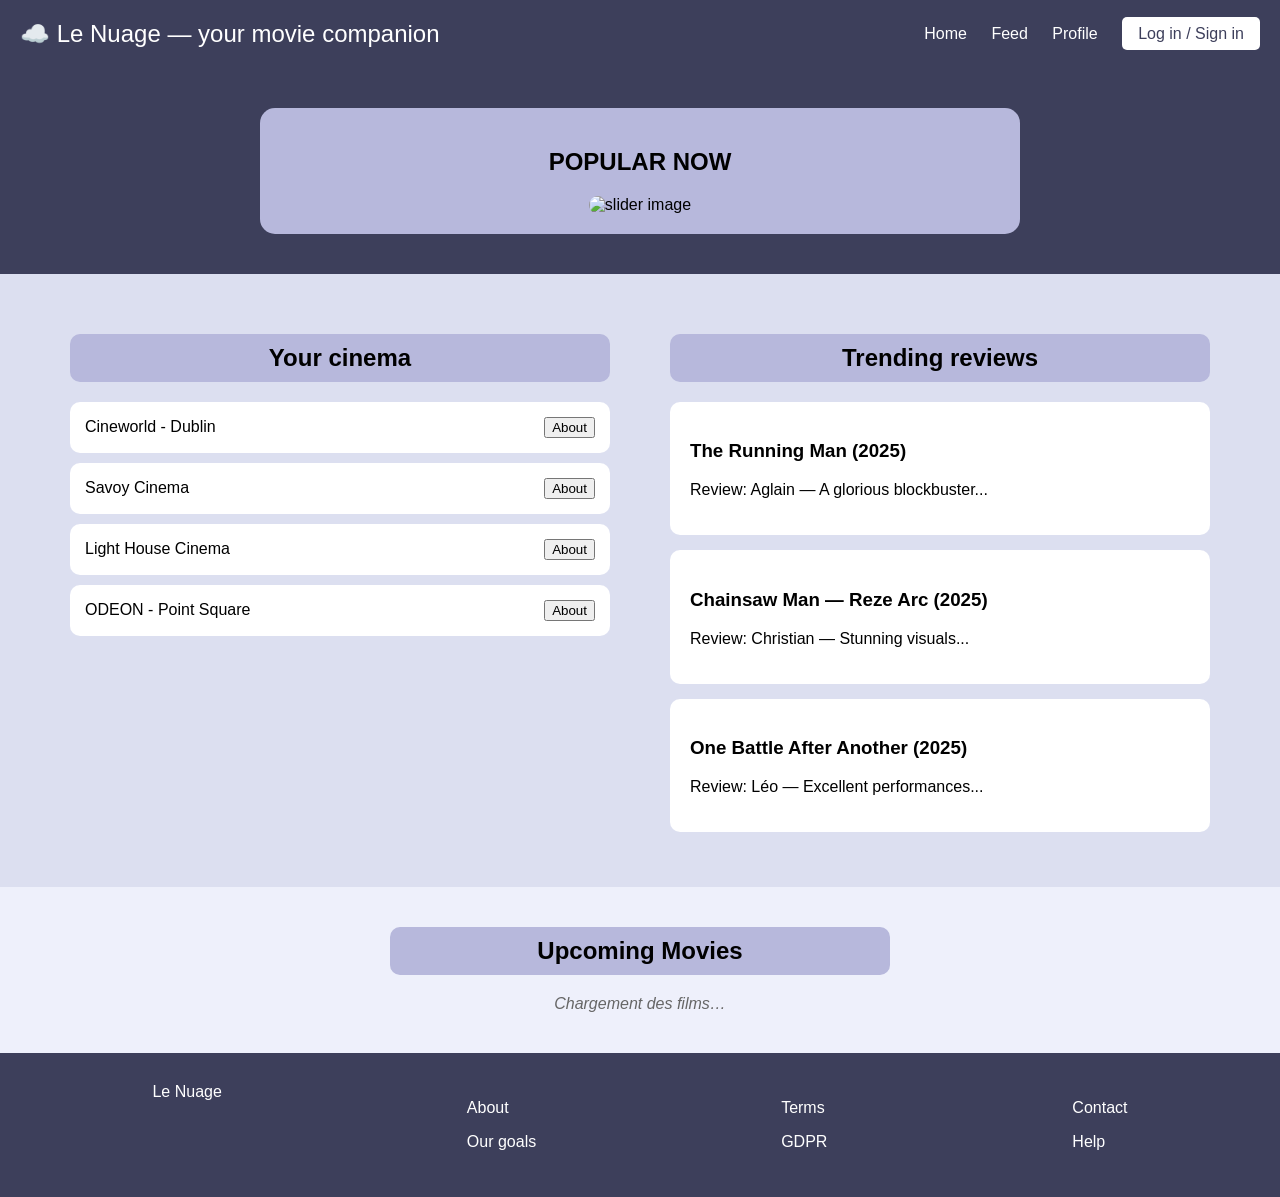
==== front-end/index.html @ d1c31155 "move index.html to front-end" ====
<!DOCTYPE html>
<html lang="fr">
<head>
<meta charset="UTF-8" />
<meta name="viewport" content="width=device-width, initial-scale=1.0" />
<title>Le Nuage - Your movie companion</title>
<style>
 body {
   margin: 0;
   font-family: Arial, sans-serif;
   background-color: #dcdff0;
 }
 header {
   background-color: #3d3f5b;
   color: white;
   padding: 20px;
   display: flex;
   justify-content: space-between;
   align-items: center;
 }
 header .logo {
   display: flex;
   align-items: center;
   font-size: 24px;
 }
 header nav a {
   margin-left: 20px;
   color: white;
   text-decoration: none;
 }
 .btn-login {
   background: white;
   color: #3d3f5b;
   padding: 8px 16px;
   border-radius: 5px;
   text-decoration: none;
 }
 .hero {
   background-color: #3d3f5b;
   padding: 40px;
   text-align: center;
 }
 .slider {
   background: #b7b8dc;
   padding: 20px;
   margin: auto;
   width: 60%;
   border-radius: 15px;
 }
 .section {
   display: flex;
   justify-content: space-around;
   padding: 40px;
 }
 .cinema-box, .reviews-box {
   width: 45%;
 }
 .cinema-box h2, .reviews-box h2 {
   background: #b7b8dc;
   padding: 10px;
   border-radius: 10px;
   text-align: center;
 }
 ul.cinema-list {
   list-style: none;
   padding: 0;
 }
 ul.cinema-list li {
   background: white;
   padding: 15px;
   margin: 10px 0;
   border-radius: 10px;
   display: flex;
   justify-content: space-between;
   align-items: center;
 }
 .review-card {
   background: white;
   padding: 20px;
   margin: 15px 0;
   border-radius: 10px;
   display: flex;
 }
 .review-content {
   width: 80%;
 }
 footer {
   background: #3d3f5b;
   color: white;
   padding: 30px;
   display: flex;
   justify-content: space-around;
 }
/* Movies box styles */
.movies-section {
  padding: 40px;
  background: #eef0fb;
}
.movies-grid {
  display: flex;
  flex-wrap: wrap;
  gap: 20px;
  justify-content: center;
  margin-top: 20px;
}
.movie-card {
  background: white;
  padding: 18px;
  border-radius: 12px;
  width: 260px;
  box-shadow: 0 2px 8px rgba(0,0,0,0.08);
  display: flex;
  flex-direction: column;
}
.movie-card h3 { margin: 0 0 8px 0; font-size: 18px; }
.movie-meta { font-size: 13px; color: #555; margin-bottom: 10px; }
.movie-desc { font-size: 14px; color: #333; height: 60px; overflow: hidden; }
.movie-btn { margin-top: 10px; display: inline-block; background: #3d3f5b; color: white; padding: 8px 12px; border-radius: 8px; text-decoration: none; }
.movies-loading { color: #666; font-style: italic; }
</style>
</head>
<body>
<header>
 <div class="logo">☁️ Le Nuage — your movie companion</div>
 <nav>
   <a href="#">Home</a>
   <a href="#">Feed</a>
   <a href="#">Profile</a>
   <a class="btn-login" href="#">Log in / Sign in</a>
 </nav>
</header>
<section class="hero">
 <div class="slider">
   <h2>POPULAR NOW</h2>
   <img src="/mnt/data/8f43188d-5e9f-44d9-8f1c-748bd4548fe7.png" alt="slider image" style="width:100%; border-radius:10px;" />
 </div>
</section>
<section class="section">
 <div class="cinema-box">
   <h2>Your cinema</h2>
   <ul class="cinema-list">
     <li><span>Cineworld - Dublin</span> <button>About</button></li>
     <li><span>Savoy Cinema</span> <button>About</button></li>
     <li><span>Light House Cinema</span> <button>About</button></li>
     <li><span>ODEON - Point Square</span> <button>About</button></li>
   </ul>
 </div>
 <div class="reviews-box">
   <h2>Trending reviews</h2>
   <div class="review-card">
     <div class="review-content">
       <h3>The Running Man (2025)</h3>
       <p>Review: Aglain — A glorious blockbuster...</p>
     </div>
   </div>
   <div class="review-card">
     <div class="review-content">
       <h3>Chainsaw Man — Reze Arc (2025)</h3>
       <p>Review: Christian — Stunning visuals...</p>
     </div>
   </div>
   <div class="review-card">
     <div class="review-content">
       <h3>One Battle After Another (2025)</h3>
       <p>Review: Léo — Excellent performances...</p>
     </div>
   </div>
 </div>
</section>
<section class="movies-section">
  <h2 style="text-align:center; background:#b7b8dc; padding:10px; border-radius:10px; width:40%; margin:0 auto 20px;">Upcoming Movies</h2>
  <div id="movies-container" class="movies-grid">
    <div class="movies-loading">Chargement des films…</div>
  </div>
</section>
<footer>
 <div>Le Nuage</div>
 <div>
   <p>About</p>
   <p>Our goals</p>
 </div>
 <div>
   <p>Terms</p>
   <p>GDPR</p>
 </div>
 <div>
   <p>Contact</p>
   <p>Help</p>
 </div>
</footer>
</footer>
<script>
(async function(){
  .//const BASE_URL = "http://localhost:4000";
  const url = 'https://j55wpg0mc7.execute-api.eu-west-2.amazonaws.com/default/Get_Movies';
  const container = document.getElementById('movies-container');
  function el(tag, cls, text){ const e = document.createElement(tag); if(cls) e.className = cls; if(text!==undefined) e.textContent = text; return e; }
  try{
    //const res = await fetch('${BASE_URL}/films');
    const res = await fetch(url);
    if(!res.ok) throw new Error('Network response was not ok');
    const data = await res.json();
    container.innerHTML = '';
    if(!Array.isArray(data) || data.length === 0){
      container.appendChild(el('div','movies-loading','Aucun film trouvé.'));
      return;
    }
    data.forEach(movie => {
      const card = el('div','movie-card');
      card.appendChild(el('h3', null, movie.name || movie.title || 'Untitled'));
      const metaText = `${movie.genre || ''} • ${movie.year || ''} • ${movie.director || ''}`.replace(/(^\s*•\s*)|(\s*•\s*$)/g,'');
      card.appendChild(el('div','movie-meta', metaText));
      card.appendChild(el('div','movie-desc', movie.description || ''));
      const btn = document.createElement('a');
      btn.className = 'movie-btn';
      btn.href = '#'+(movie.id||'');
      btn.textContent = 'En savoir plus';
      card.appendChild(btn);
      container.appendChild(card);
    });
  }catch(err){
    container.innerHTML = '';
    container.appendChild(el('div','movies-loading','Impossible de charger les films.'));
    console.error(err);
  }
})();
</script>
</body>
</html>
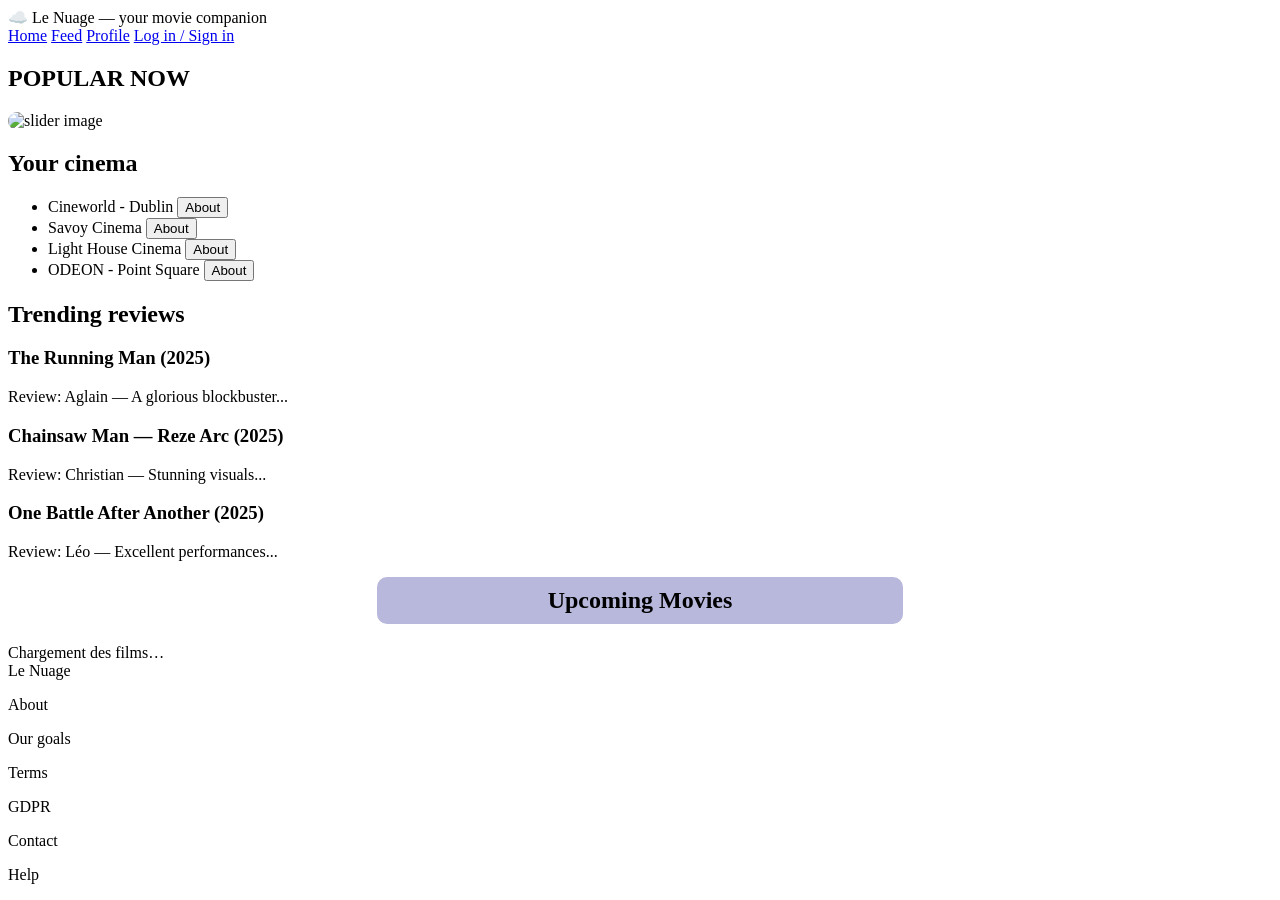
==== commit b0c06037: "Move style of index.html" ====
--- a/front-end/index.html
+++ b/front-end/index.html
@@ -4,120 +4,7 @@
 <meta charset="UTF-8" />
 <meta name="viewport" content="width=device-width, initial-scale=1.0" />
 <title>Le Nuage - Your movie companion</title>
-<style>
- body {
-   margin: 0;
-   font-family: Arial, sans-serif;
-   background-color: #dcdff0;
- }
- header {
-   background-color: #3d3f5b;
-   color: white;
-   padding: 20px;
-   display: flex;
-   justify-content: space-between;
-   align-items: center;
- }
- header .logo {
-   display: flex;
-   align-items: center;
-   font-size: 24px;
- }
- header nav a {
-   margin-left: 20px;
-   color: white;
-   text-decoration: none;
- }
- .btn-login {
-   background: white;
-   color: #3d3f5b;
-   padding: 8px 16px;
-   border-radius: 5px;
-   text-decoration: none;
- }
- .hero {
-   background-color: #3d3f5b;
-   padding: 40px;
-   text-align: center;
- }
- .slider {
-   background: #b7b8dc;
-   padding: 20px;
-   margin: auto;
-   width: 60%;
-   border-radius: 15px;
- }
- .section {
-   display: flex;
-   justify-content: space-around;
-   padding: 40px;
- }
- .cinema-box, .reviews-box {
-   width: 45%;
- }
- .cinema-box h2, .reviews-box h2 {
-   background: #b7b8dc;
-   padding: 10px;
-   border-radius: 10px;
-   text-align: center;
- }
- ul.cinema-list {
-   list-style: none;
-   padding: 0;
- }
- ul.cinema-list li {
-   background: white;
-   padding: 15px;
-   margin: 10px 0;
-   border-radius: 10px;
-   display: flex;
-   justify-content: space-between;
-   align-items: center;
- }
- .review-card {
-   background: white;
-   padding: 20px;
-   margin: 15px 0;
-   border-radius: 10px;
-   display: flex;
- }
- .review-content {
-   width: 80%;
- }
- footer {
-   background: #3d3f5b;
-   color: white;
-   padding: 30px;
-   display: flex;
-   justify-content: space-around;
- }
-/* Movies box styles */
-.movies-section {
-  padding: 40px;
-  background: #eef0fb;
-}
-.movies-grid {
-  display: flex;
-  flex-wrap: wrap;
-  gap: 20px;
-  justify-content: center;
-  margin-top: 20px;
-}
-.movie-card {
-  background: white;
-  padding: 18px;
-  border-radius: 12px;
-  width: 260px;
-  box-shadow: 0 2px 8px rgba(0,0,0,0.08);
-  display: flex;
-  flex-direction: column;
-}
-.movie-card h3 { margin: 0 0 8px 0; font-size: 18px; }
-.movie-meta { font-size: 13px; color: #555; margin-bottom: 10px; }
-.movie-desc { font-size: 14px; color: #333; height: 60px; overflow: hidden; }
-.movie-btn { margin-top: 10px; display: inline-block; background: #3d3f5b; color: white; padding: 8px 12px; border-radius: 8px; text-decoration: none; }
-.movies-loading { color: #666; font-style: italic; }
-</style>
+<link rel="stylesheet" href="style.css">
 </head>
 <body>
 <header>
